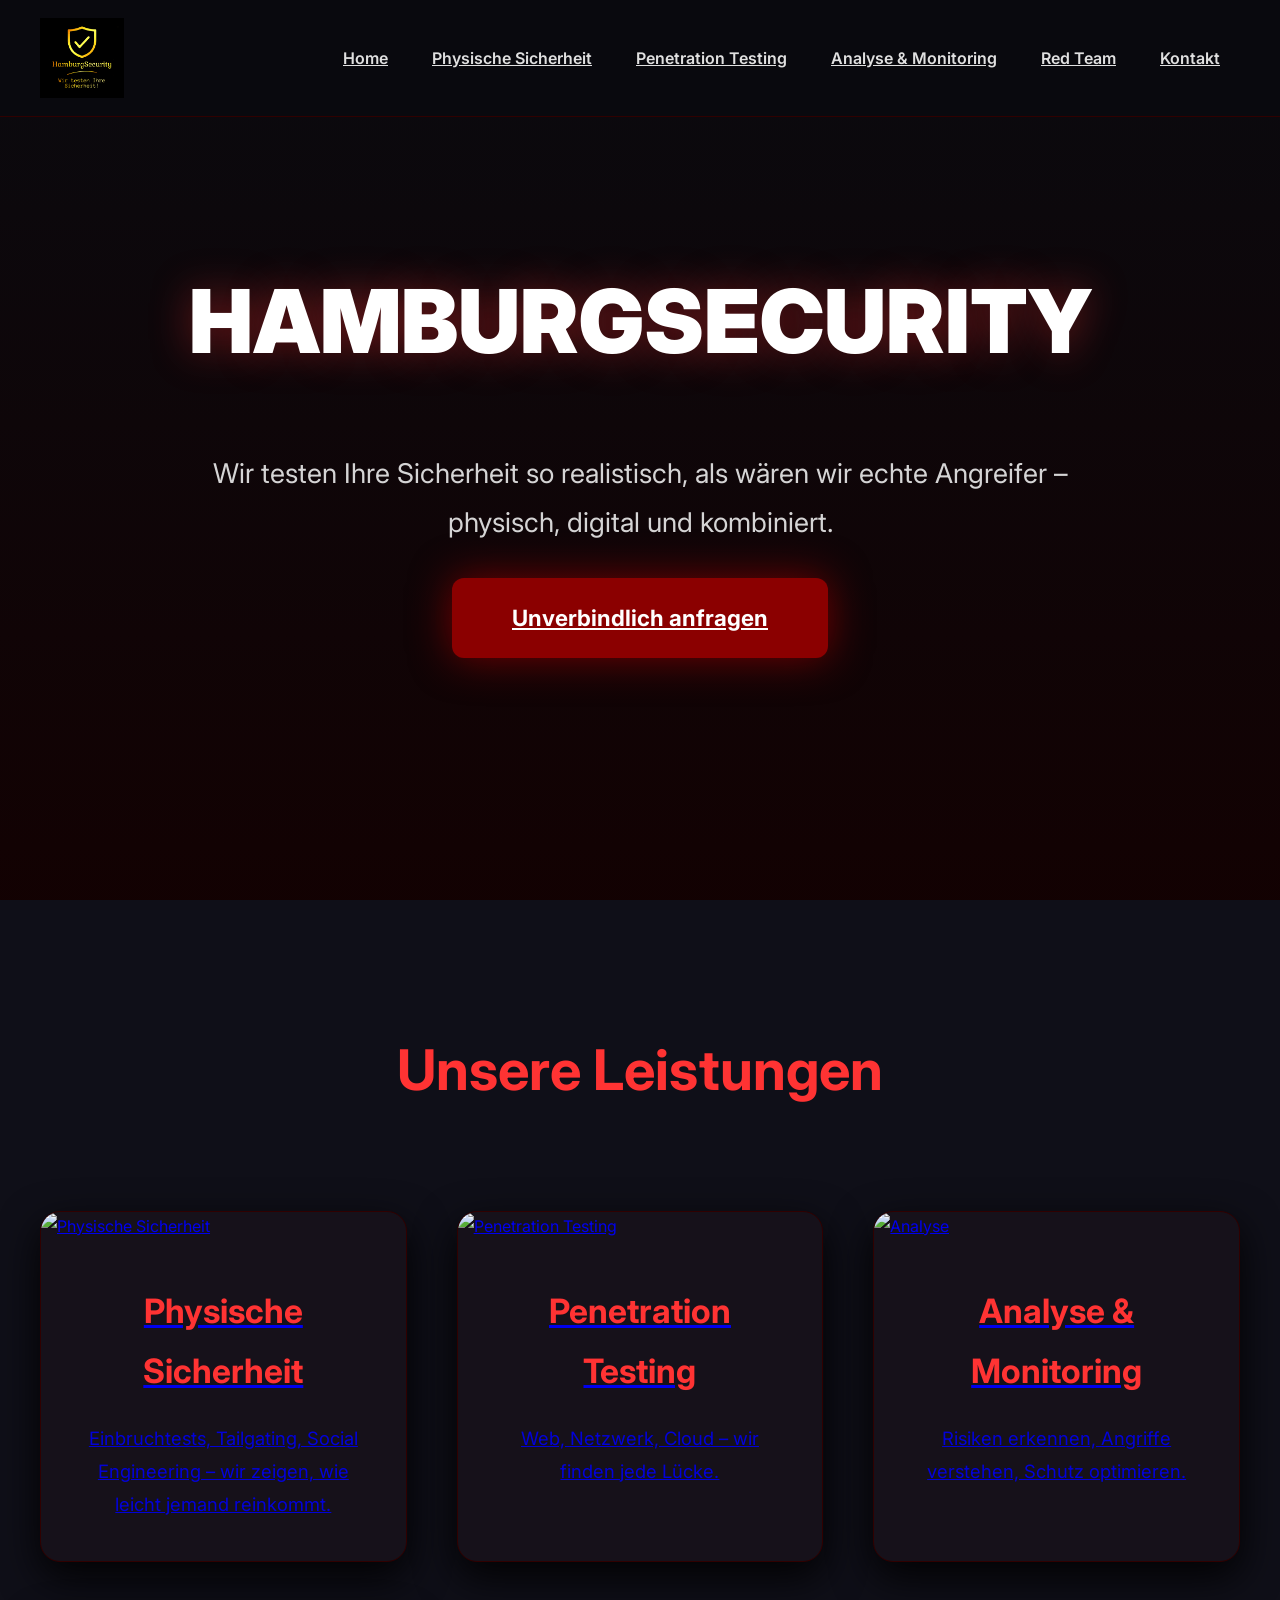
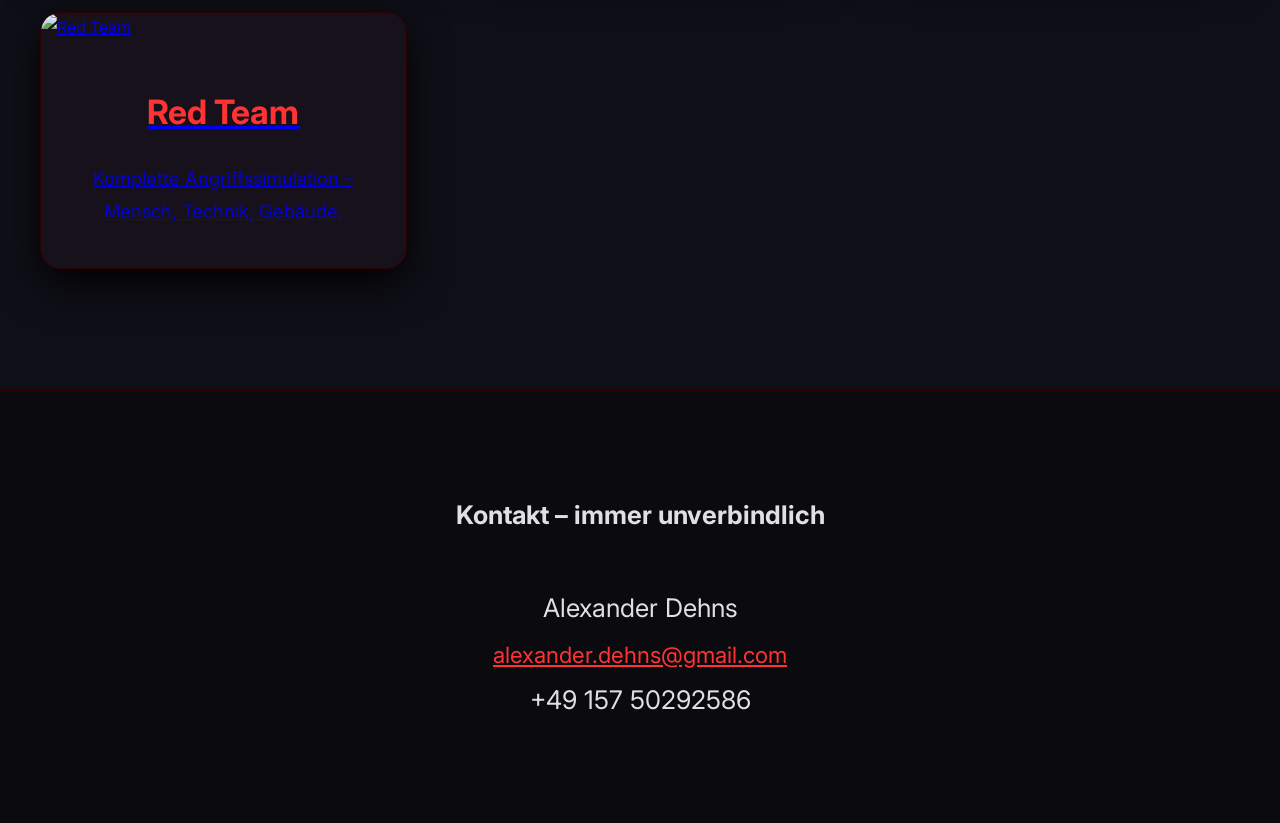
==== index.html @ bb5f1f70 "Update index.html" ====
<!DOCTYPE html>
<html lang="de">
<head>
<meta charset="UTF-8">
<meta name="viewport" content="width=device-width, initial-scale=1.0">
<title>HamburgSecurity – Red Team & Penetration Testing</title>
<link href="https://fonts.googleapis.com/css2?family=Inter:wght@400;600;800;900&display=swap" rel="stylesheet">
<style>
    *{margin:0;padding:0;box-sizing:border-box;}
    body{font-family:'Inter',sans-serif;background:#0a0a0f;color:#e0e0e0;line-height:1.8;}
    header{
        position:fixed;top:0;width:100%;background:rgba(10,10,15,0.98);backdrop-filter:blur(12px);
        padding:18px 40px;display:flex;justify-content:flex-start;align-items:center;z-index:1000;
        border-bottom:1px solid #300000;
    }
    header img{height:80px;margin-right:auto;}
    nav{margin-left:auto;}
    nav a{color:#e0e0e0;margin:0 20px;font-weight:600;transition:0.3s;}
    nav a:hover{color:#ff3333;}

    .hero{
        height:100vh;background:linear-gradient(rgba(10,10,15,0.88),rgba(20,0,0,0.85)),
        url('https://images.unsplash.com/photo-1550751827-4bd374c3f58b?q=80&w=2400') center/cover no-repeat;
        display:flex;flex-direction:column;align-items:center;justify-content:center;text-align:center;
    }
    .hero h1{font-size:5.5rem;font-weight:900;color:#fff;margin-bottom:20px;text-shadow:0 0 40px rgba(255,51,51,0.4);}
    .hero p{font-size:1.7rem;max-width:900px;margin:30px auto;opacity:0.95;}
    .btn{background:#8B0000;color:#fff;padding:20px 60px;border-radius:12px;font-weight:bold;font-size:1.4rem;transition:0.5s;box-shadow:0 0 40px rgba(139,0,0,0.8);}
    .btn:hover{background:#B22222;box-shadow:0 0 60px rgba(178,34,34,1);transform:scale(1.08);}

    .services{padding:120px 40px;background:#0f0f18;}
    .services h2{text-align:center;font-size:3.5rem;margin-bottom:90px;color:#ff3333;}
    .grid{display:grid;grid-template-columns:repeat(auto-fit,minmax(360px,1fr));gap:50px;max-width:1600px;margin:auto;}
    .card{background:#16111a;border-radius:20px;overflow:hidden;box-shadow:0 15px 40px rgba(0,0,0,0.9);transition:0.6s;border:1px solid #300000;}
    .card:hover{transform:translateY(-20px);border-color:#ff3333;box-shadow:0 30px 70px rgba(255,51,51,0.25);}
    .card img{width:100%;height:300px;object-fit:cover;}
    .card-body{padding:40px;text-align:center;}
    .card h3{font-size:2.1rem;margin-bottom:20px;color:#ff3333;}
    .card p{opacity:0.9;font-size:1.15rem;}

    footer{background:#0a0a0f;padding:100px 40px;text-align:center;border-top:3px solid #300000;}
    footer a{color:#ff3333;font-size:1.4rem;}

    @media(max-width:992px){
        header{padding:15px 20px;flex-direction:column;gap:20px;}
        nav{margin-left:0;}
        nav a{margin:0 15px;}
        .hero h1{font-size:4rem;}
    }
    @media(max-width:576px){
        .hero h1{font-size:3rem;}
        .hero p{font-size:1.4rem;}
        .card-body{padding:30px;}
        header img{height:60px;}
    }
</style>
</head>
<body>

<header>
    <img src="logo.png" alt="HamburgSecurity">
    <nav>
        <a href="index.html">Home</a>
        <a href="physische-sicherheit.html">Physische Sicherheit</a>
        <a href="penetration-testing.html">Penetration Testing</a>
        <a href="analyse-monitoring.html">Analyse & Monitoring</a>
        <a href="red-team.html">Red Team</a>
        <a href="#kontakt">Kontakt</a>
    </nav>
</header>

<section class="hero">
    <h1>HAMBURGSECURITY</h1>
    <p>Wir testen Ihre Sicherheit so realistisch, als wären wir echte Angreifer – physisch, digital und kombiniert.</p>
    <a href="#kontakt" class="btn">Unverbindlich anfragen</a>
</section>

<div class="services">
    <h2>Unsere Leistungen</h2>
    <div class="grid">
        <a href="physische-sicherheit.html" class="card">
            <img src="https://images.unsplash.com/photo-1581092160607-36f4e6a3e563?w=1200" alt="Physische Sicherheit">
            <div class="card-body">
                <h3>Physische Sicherheit</h3>
                <p>Einbruchtests, Tailgating, Social Engineering – wir zeigen, wie leicht jemand reinkommt.</p>
            </div>
        </a>
        <a href="penetration-testing.html" class="card">
            <img src="https://images.unsplash.com/photo-1555949963-aa79dcee981c?w=1200" alt="Penetration Testing">
            <div class="card-body">
                <h3>Penetration Testing</h3>
                <p>Web, Netzwerk, Cloud – wir finden jede Lücke.</p>
            </div>
        </a>
        <a href="analyse-monitoring.html" class="card">
            <img src="https://images.unsplash.com/photo-1460925895917-afdab827c52f?w=1200" alt="Analyse">
            <div class="card-body">
                <h3>Analyse & Monitoring</h3>
                <p>Risiken erkennen, Angriffe verstehen, Schutz optimieren.</p>
            </div>
        </a>
        <a href="red-team.html" class="card">
            <img src="https://images.unsplash.com/photo-1510511459019-5dda7724fd87?w=1200" alt="Red Team">
            <div class="card-body">
                <h3>Red Team</h3>
                <p>Komplette Angriffssimulation – Mensch, Technik, Gebäude.</p>
            </div>
        </a>
    </div>
</div>

<footer id="kontakt">
    <p style="font-size:1.6rem;">
        <strong>Kontakt – immer unverbindlich</strong><br><br>
        Alexander Dehns<br>
        <a href="mailto:alexander.dehns@gmail.com">alexander.dehns@gmail.com</a><br>
        +49 157 50292586
    </p>
</footer>

</body>
</html>
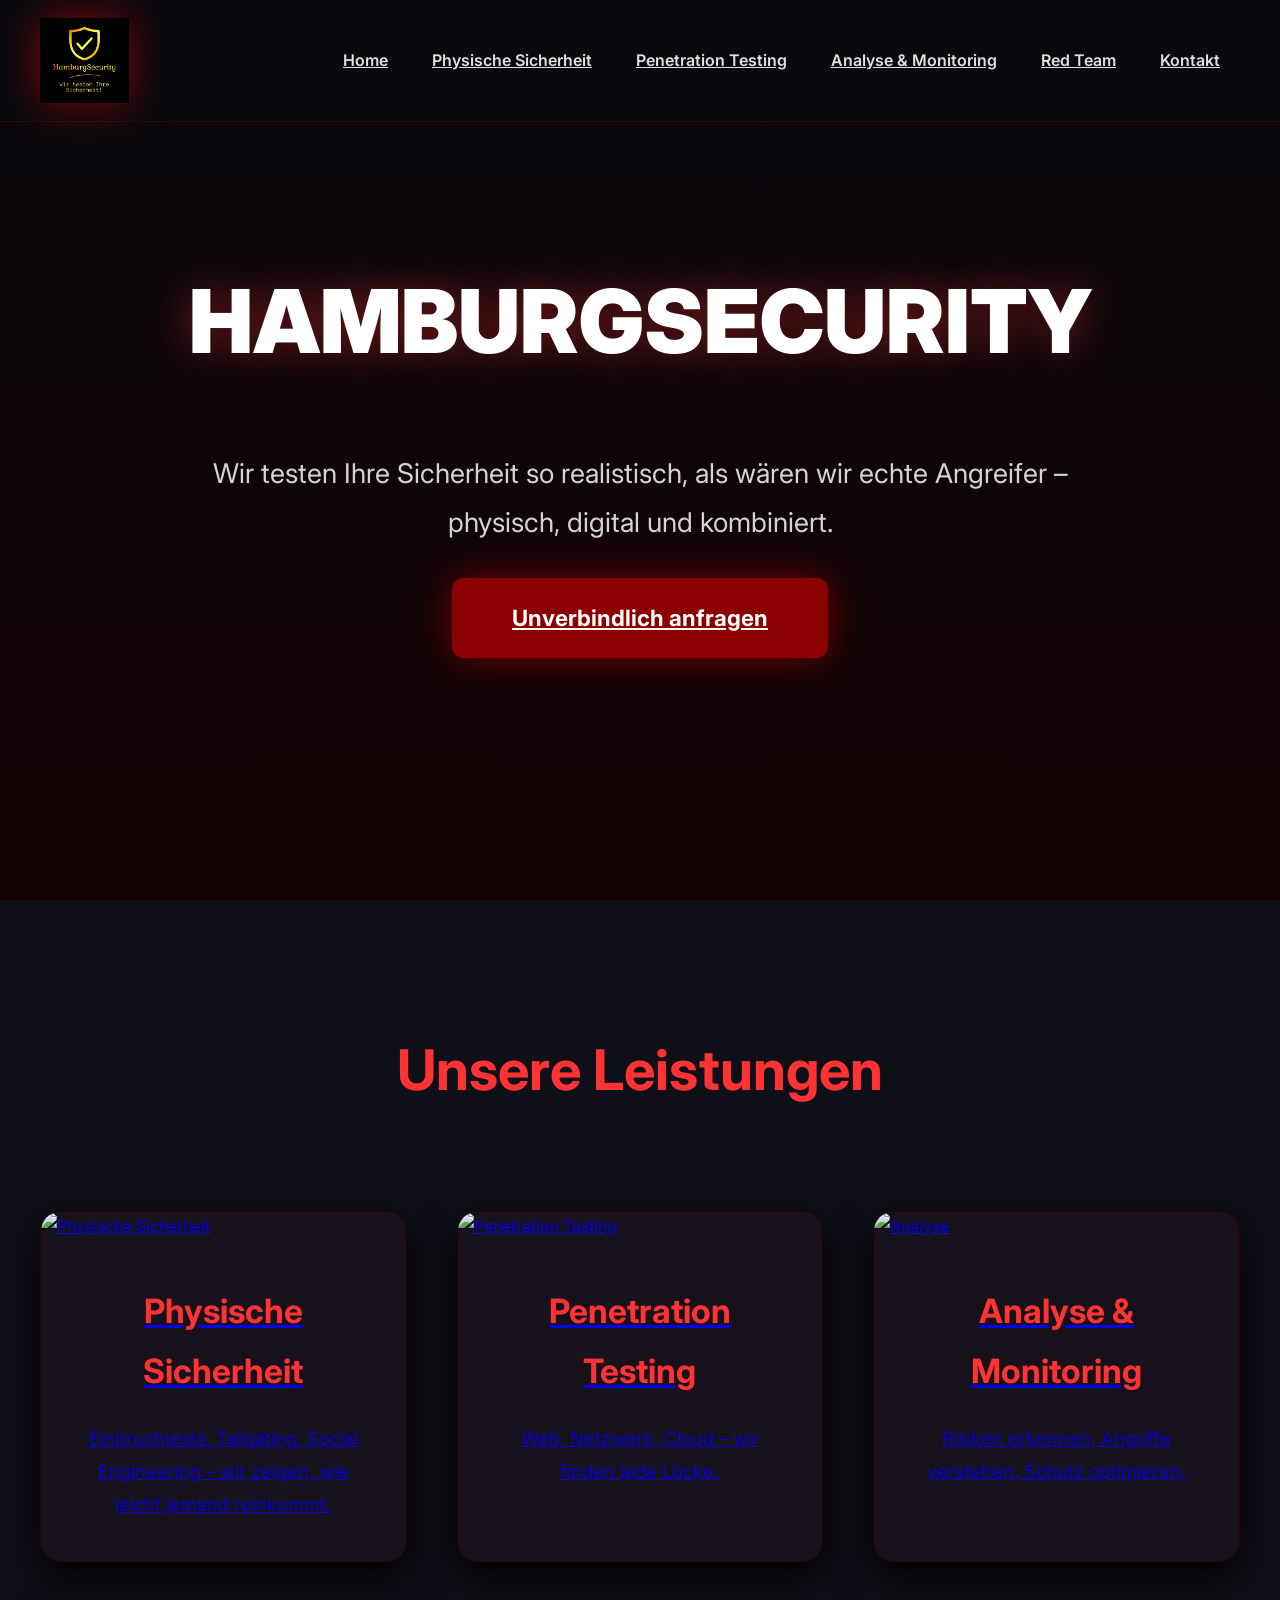
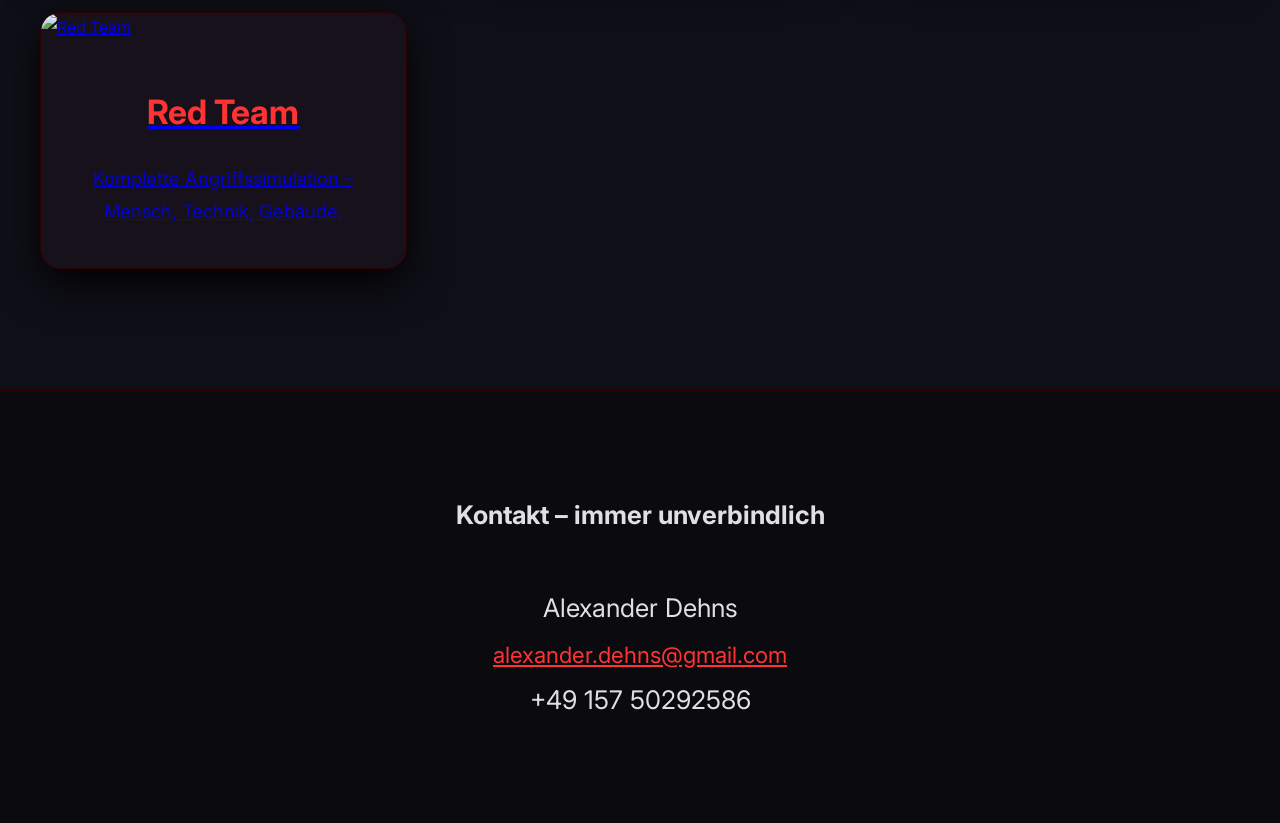
==== commit bb41083e: "Update index.html" ====
--- a/index.html
+++ b/index.html
@@ -13,7 +13,7 @@
         padding:18px 40px;display:flex;justify-content:flex-start;align-items:center;z-index:1000;
         border-bottom:1px solid #300000;
     }
-    header img{height:80px;margin-right:auto;}
+    header img{height:85px;margin-right:auto;filter:drop-shadow(0 0 20px rgba(200,0,0,0.6));}
     nav{margin-left:auto;}
     nav a{color:#e0e0e0;margin:0 20px;font-weight:600;transition:0.3s;}
     nav a:hover{color:#ff3333;}
@@ -51,7 +51,7 @@
         .hero h1{font-size:3rem;}
         .hero p{font-size:1.4rem;}
         .card-body{padding:30px;}
-        header img{height:60px;}
+        header img{height:65px;}
     }
 </style>
 </head>
@@ -79,7 +79,7 @@
     <h2>Unsere Leistungen</h2>
     <div class="grid">
         <a href="physische-sicherheit.html" class="card">
-            <img src="https://images.unsplash.com/photo-1581092160607-36f4e6a3e563?w=1200" alt="Physische Sicherheit">
+            <img src="https://images.unsplash.com/photo-1600880292203-757bb62b4baf?w=1200" alt="Physische Sicherheit">
             <div class="card-body">
                 <h3>Physische Sicherheit</h3>
                 <p>Einbruchtests, Tailgating, Social Engineering – wir zeigen, wie leicht jemand reinkommt.</p>
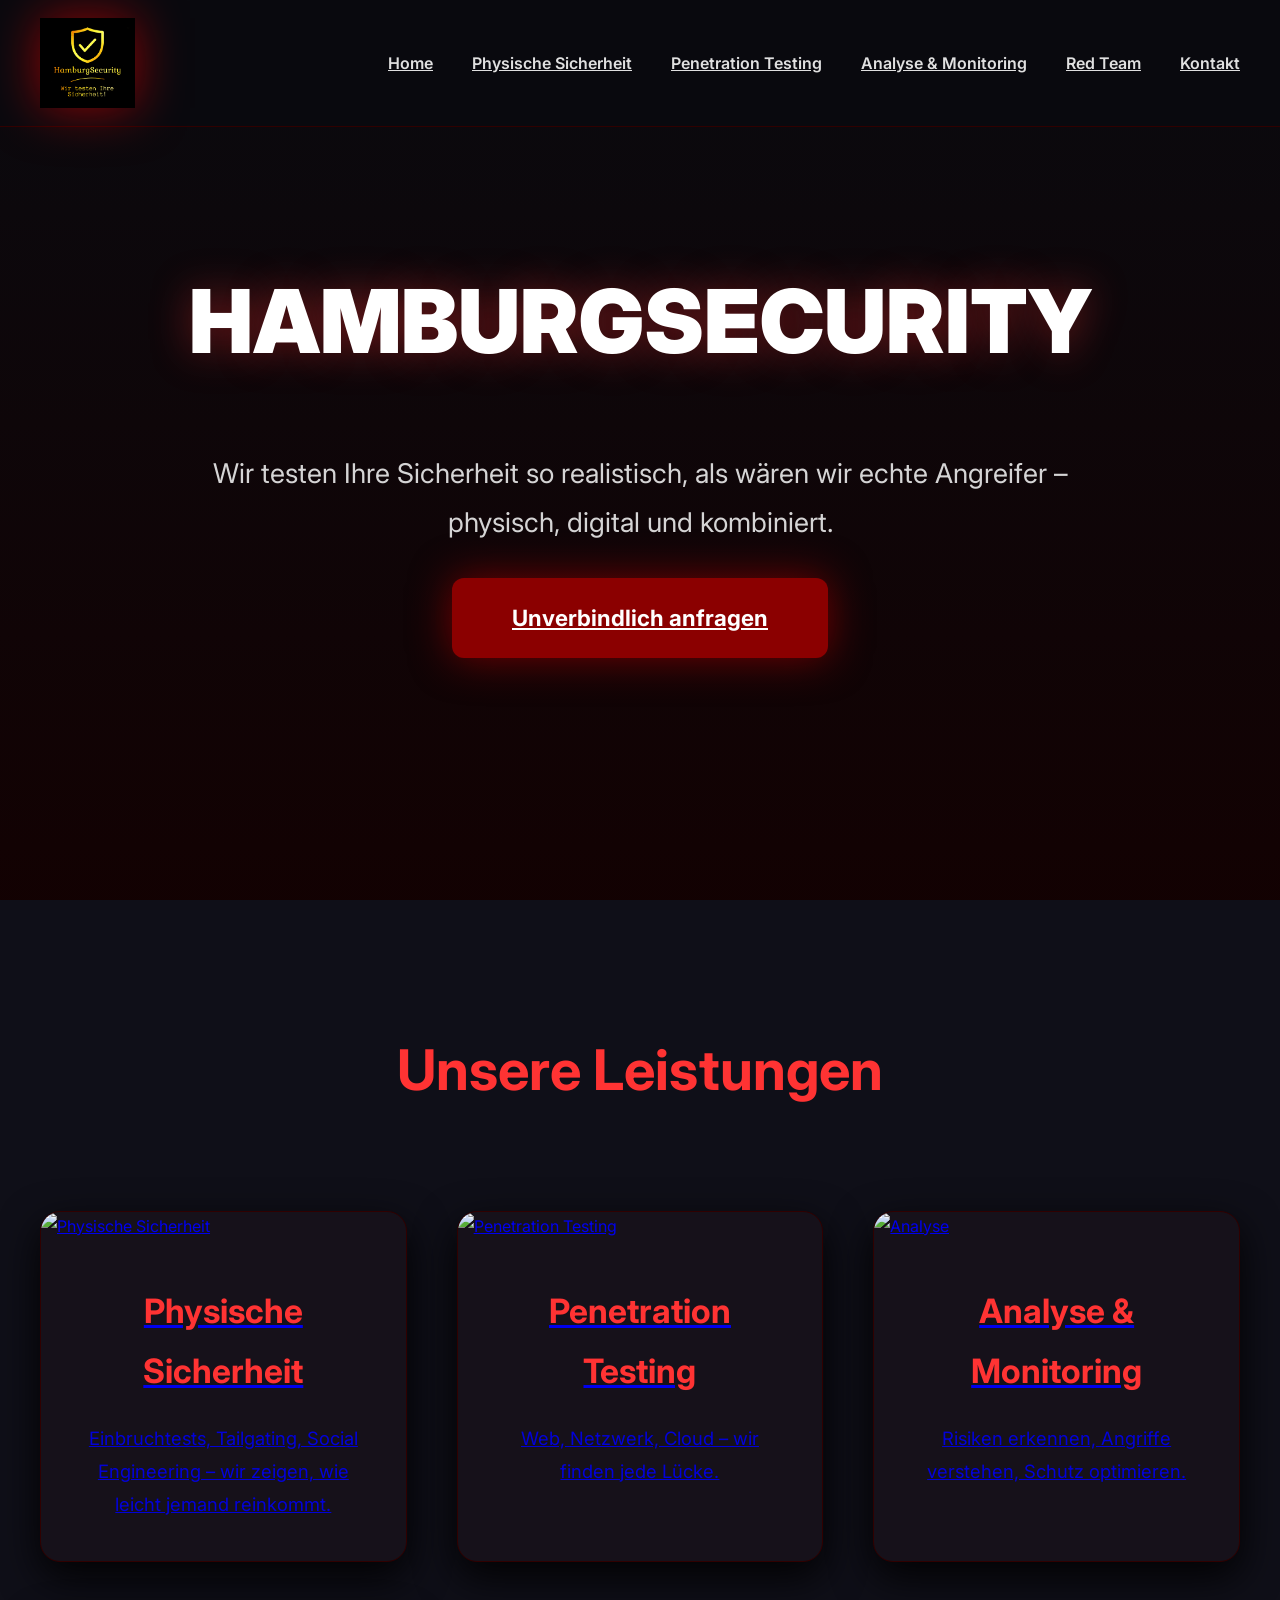
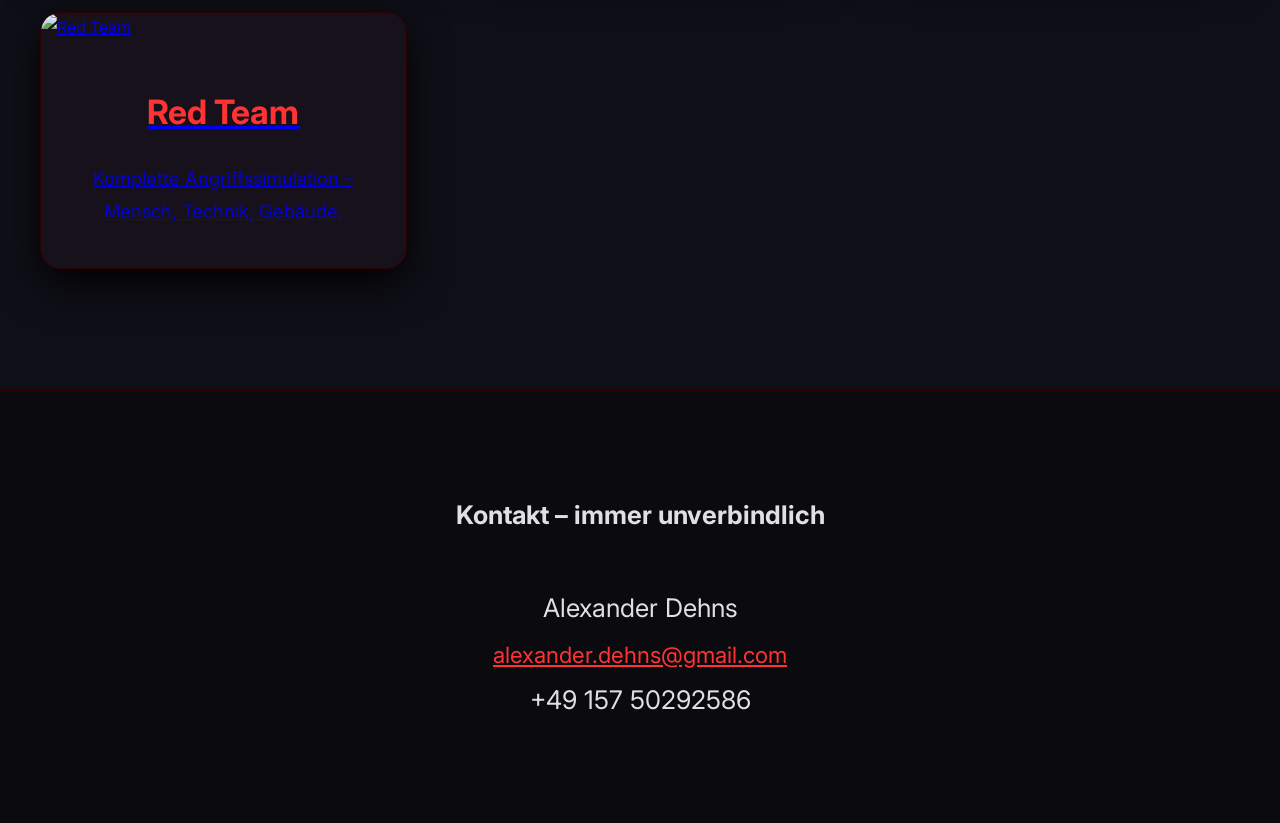
==== commit fb7095fe: "Create index.html" ====
--- a/index.html
+++ b/index.html
@@ -1,59 +1,57 @@
 <!DOCTYPE html>
 <html lang="de">
 <head>
-<meta charset="UTF-8">
-<meta name="viewport" content="width=device-width, initial-scale=1.0">
-<title>HamburgSecurity – Red Team & Penetration Testing</title>
-<link href="https://fonts.googleapis.com/css2?family=Inter:wght@400;600;800;900&display=swap" rel="stylesheet">
-<style>
-    *{margin:0;padding:0;box-sizing:border-box;}
-    body{font-family:'Inter',sans-serif;background:#0a0a0f;color:#e0e0e0;line-height:1.8;}
-    header{
-        position:fixed;top:0;width:100%;background:rgba(10,10,15,0.98);backdrop-filter:blur(12px);
-        padding:18px 40px;display:flex;justify-content:flex-start;align-items:center;z-index:1000;
-        border-bottom:1px solid #300000;
-    }
-    header img{height:85px;margin-right:auto;filter:drop-shadow(0 0 20px rgba(200,0,0,0.6));}
-    nav{margin-left:auto;}
-    nav a{color:#e0e0e0;margin:0 20px;font-weight:600;transition:0.3s;}
-    nav a:hover{color:#ff3333;}
-
-    .hero{
-        height:100vh;background:linear-gradient(rgba(10,10,15,0.88),rgba(20,0,0,0.85)),
-        url('https://images.unsplash.com/photo-1550751827-4bd374c3f58b?q=80&w=2400') center/cover no-repeat;
-        display:flex;flex-direction:column;align-items:center;justify-content:center;text-align:center;
-    }
-    .hero h1{font-size:5.5rem;font-weight:900;color:#fff;margin-bottom:20px;text-shadow:0 0 40px rgba(255,51,51,0.4);}
-    .hero p{font-size:1.7rem;max-width:900px;margin:30px auto;opacity:0.95;}
-    .btn{background:#8B0000;color:#fff;padding:20px 60px;border-radius:12px;font-weight:bold;font-size:1.4rem;transition:0.5s;box-shadow:0 0 40px rgba(139,0,0,0.8);}
-    .btn:hover{background:#B22222;box-shadow:0 0 60px rgba(178,34,34,1);transform:scale(1.08);}
-
-    .services{padding:120px 40px;background:#0f0f18;}
-    .services h2{text-align:center;font-size:3.5rem;margin-bottom:90px;color:#ff3333;}
-    .grid{display:grid;grid-template-columns:repeat(auto-fit,minmax(360px,1fr));gap:50px;max-width:1600px;margin:auto;}
-    .card{background:#16111a;border-radius:20px;overflow:hidden;box-shadow:0 15px 40px rgba(0,0,0,0.9);transition:0.6s;border:1px solid #300000;}
-    .card:hover{transform:translateY(-20px);border-color:#ff3333;box-shadow:0 30px 70px rgba(255,51,51,0.25);}
-    .card img{width:100%;height:300px;object-fit:cover;}
-    .card-body{padding:40px;text-align:center;}
-    .card h3{font-size:2.1rem;margin-bottom:20px;color:#ff3333;}
-    .card p{opacity:0.9;font-size:1.15rem;}
-
-    footer{background:#0a0a0f;padding:100px 40px;text-align:center;border-top:3px solid #300000;}
-    footer a{color:#ff3333;font-size:1.4rem;}
-
-    @media(max-width:992px){
-        header{padding:15px 20px;flex-direction:column;gap:20px;}
-        nav{margin-left:0;}
-        nav a{margin:0 15px;}
-        .hero h1{font-size:4rem;}
-    }
-    @media(max-width:576px){
-        .hero h1{font-size:3rem;}
-        .hero p{font-size:1.4rem;}
-        .card-body{padding:30px;}
-        header img{height:65px;}
-    }
-</style>
+    <meta charset="UTF-8">
+    <meta name="viewport" content="width=device-width, initial-scale=1.0">
+    <title>HamburgSecurity – Red Team & Penetration Testing</title>
+    <link href="https://fonts.googleapis.com/css2?family=Inter:wght@400;600;800;900&display=swap" rel="stylesheet">
+    <style>
+        * {margin:0;padding:0;box-sizing:border-box;}
+        body {font-family:'Inter',sans-serif;background:#0a0a0f;color:#e0e0e0;line-height:1.8;}
+        header {
+            position:fixed;top:0;width:100%;background:rgba(10,10,15,0.98);backdrop-filter:blur(12px);
+            padding:18px 40px;display:flex;justify-content:flex-start;align-items:center;z-index:1000;
+            border-bottom:1px solid #300000;
+        }
+        header img {height:90px;margin-right:20px;filter:drop-shadow(0 0 25px rgba(200,0,0,0.7));}
+        nav {margin-left:auto;}
+        nav a {color:#e0e0e0;margin-left:35px;font-weight:600;transition:0.3s;}
+        nav a:hover {color:#ff3333;}
+        .hero {
+            height:100vh;background:linear-gradient(rgba(10,10,15,0.88),rgba(20,0,0,0.85)),
+            url('https://images.unsplash.com/photo-1550751827-4bd374c3f58b?q=80&w=2400') center/cover no-repeat;
+            display:flex;flex-direction:column;align-items:center;justify-content:center;text-align:center;
+        }
+        .hero h1 {font-size:5.5rem;font-weight:900;color:#fff;margin-bottom:20px;text-shadow:0 0 40px rgba(255,51,51,0.4);}
+        .hero p {font-size:1.7rem;max-width:900px;margin:30px auto;opacity:0.95;}
+        .btn {background:#8B0000;color:#fff;padding:20px 60px;border-radius:12px;font-weight:bold;font-size:1.4rem;transition:0.5s;box-shadow:0 0 40px rgba(139,0,0,0.8);}
+        .btn:hover {background:#B22222;box-shadow:0 0 60px rgba(178,34,34,1);transform:scale(1.08);}
+        .services {padding:120px 40px;background:#0f0f18;}
+        .services h2 {text-align:center;font-size:3.5rem;margin-bottom:90px;color:#ff3333;}
+        .grid {display:grid;grid-template-columns:repeat(auto-fit,minmax(360px,1fr));gap:50px;max-width:1600px;margin:auto;}
+        .card {background:#16111a;border-radius:20px;overflow:hidden;box-shadow:0 15px 40px rgba(0,0,0,0.9);transition:0.6s;border:1px solid #300000;cursor:pointer;}
+        .card:hover {transform:translateY(-20px);border-color:#ff3333;box-shadow:0 30px 70px rgba(255,51,51,0.25);}
+        .card img {width:100%;height:300px;object-fit:cover;}
+        .card-body {padding:40px;text-align:center;}
+        .card h3 {font-size:2.1rem;margin-bottom:20px;color:#ff3333;}
+        .card p {opacity:0.9;font-size:1.15rem;}
+        footer {background:#0a0a0f;padding:100px 40px;text-align:center;border-top:3px solid #300000;}
+        footer a {color:#ff3333;font-size:1.4rem;}
+        @media(max-width:992px) {
+            header {padding:15px 20px;flex-direction:column;gap:20px;}
+            nav {margin-left:0;}
+            nav a {margin:0 15px;}
+            .hero h1 {font-size:4rem;}
+        }
+        @media(max-width:576px) {
+            .hero h1 {font-size:3rem;}
+            .hero p {font-size:1.4rem;}
+            .card-body {padding:30px;}
+            header img {height:70px;}
+            .services {padding:80px 20px;}
+            .grid {gap:30px;}
+        }
+    </style>
 </head>
 <body>
 
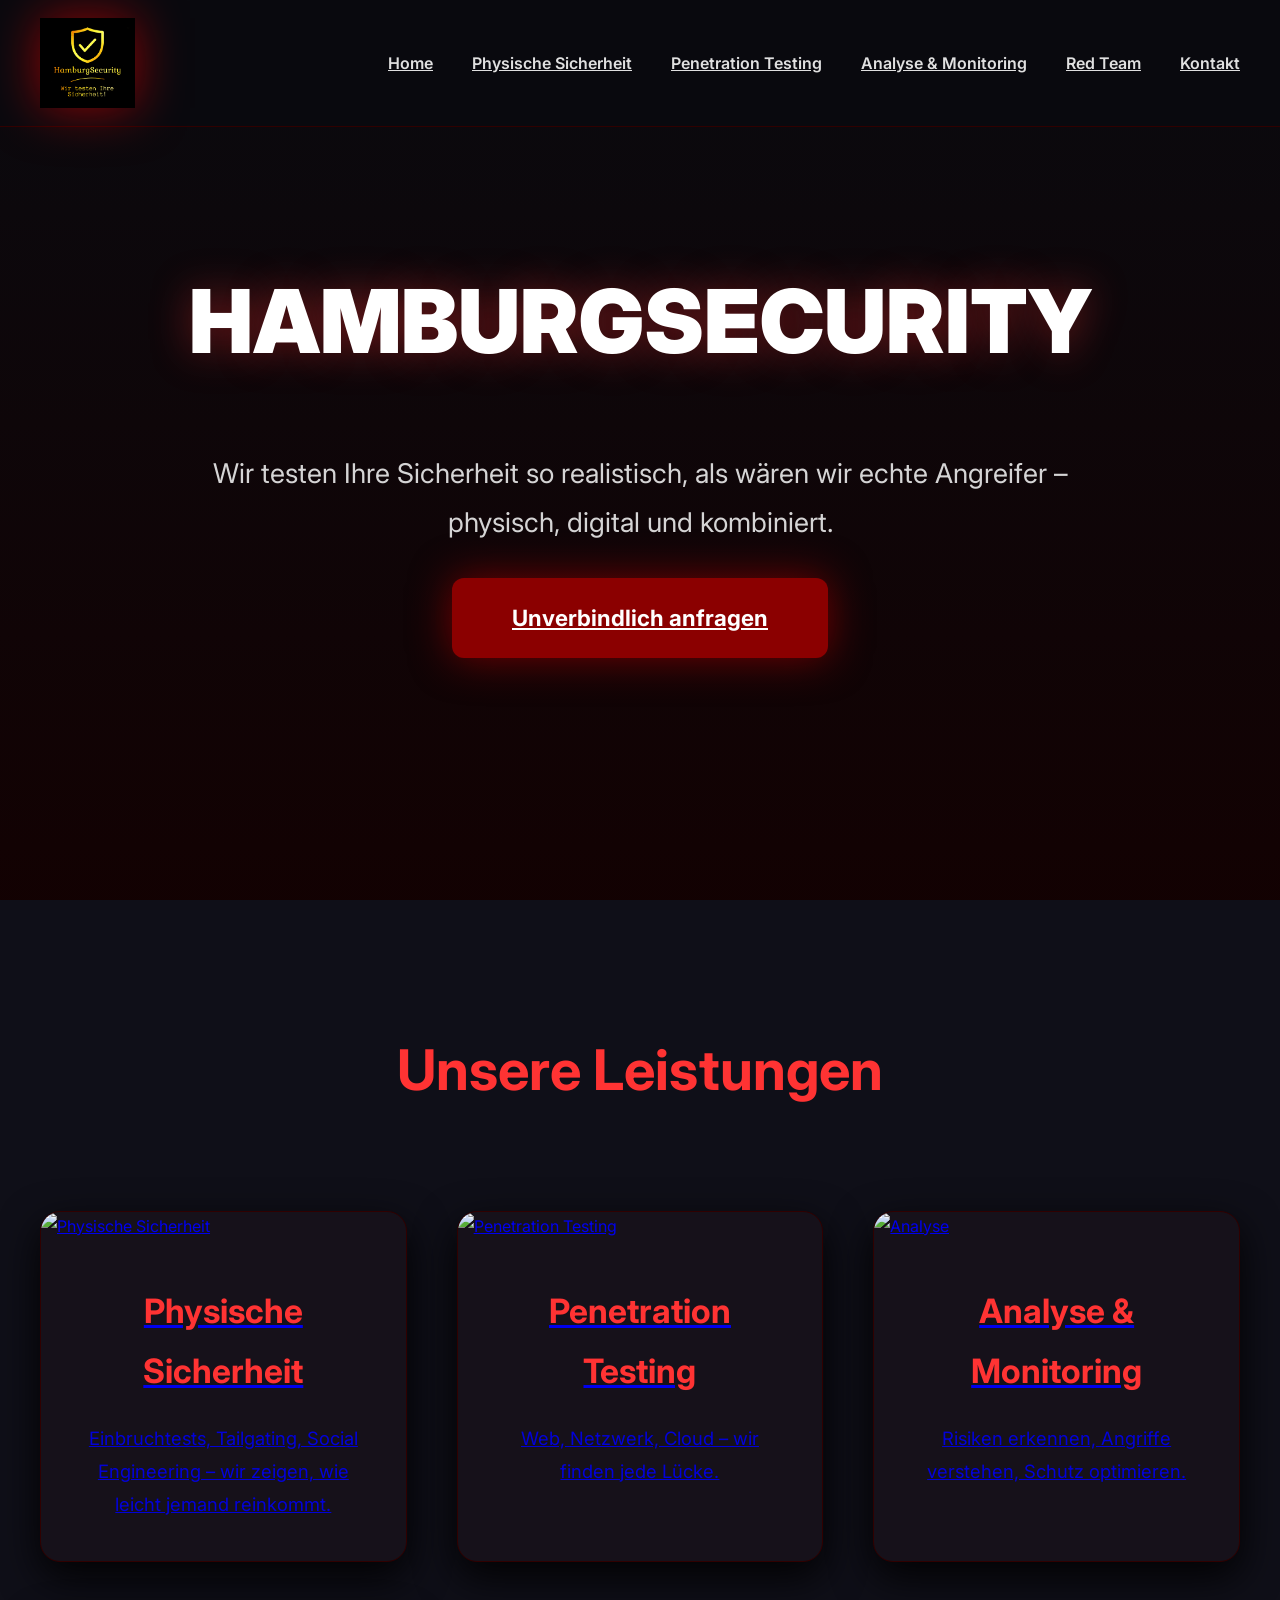
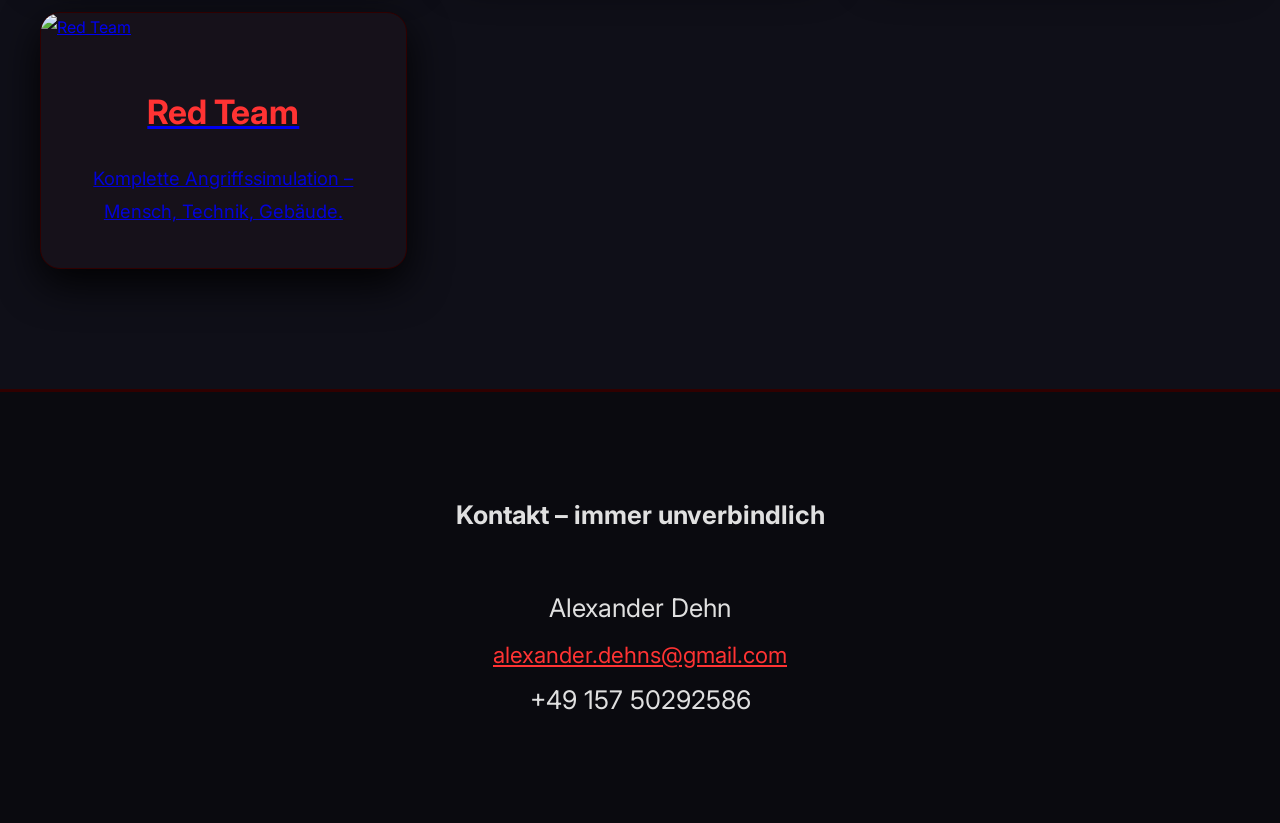
==== commit 6b029e68: "Update index.html" ====
--- a/index.html
+++ b/index.html
@@ -110,7 +110,7 @@
 <footer id="kontakt">
     <p style="font-size:1.6rem;">
         <strong>Kontakt – immer unverbindlich</strong><br><br>
-        Alexander Dehns<br>
+        Alexander Dehn<br>
         <a href="mailto:alexander.dehns@gmail.com">alexander.dehns@gmail.com</a><br>
         +49 157 50292586
     </p>
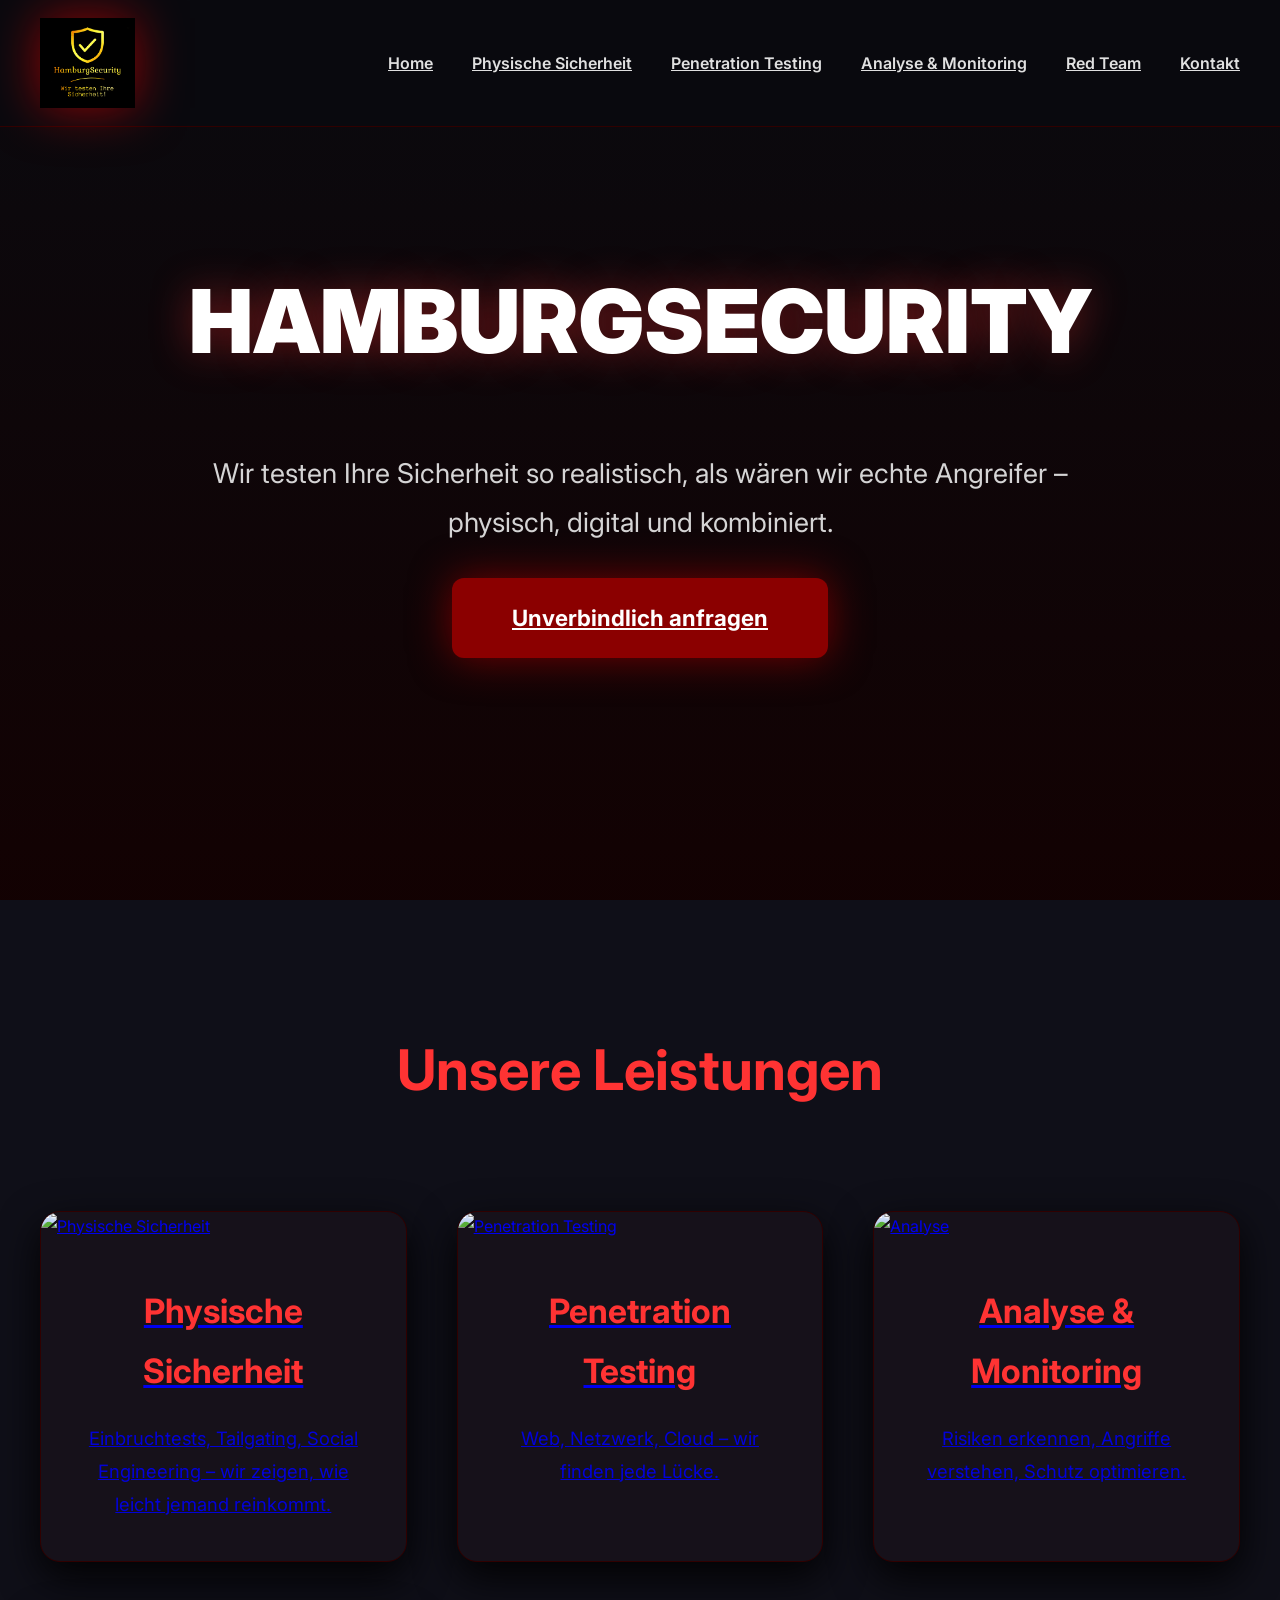
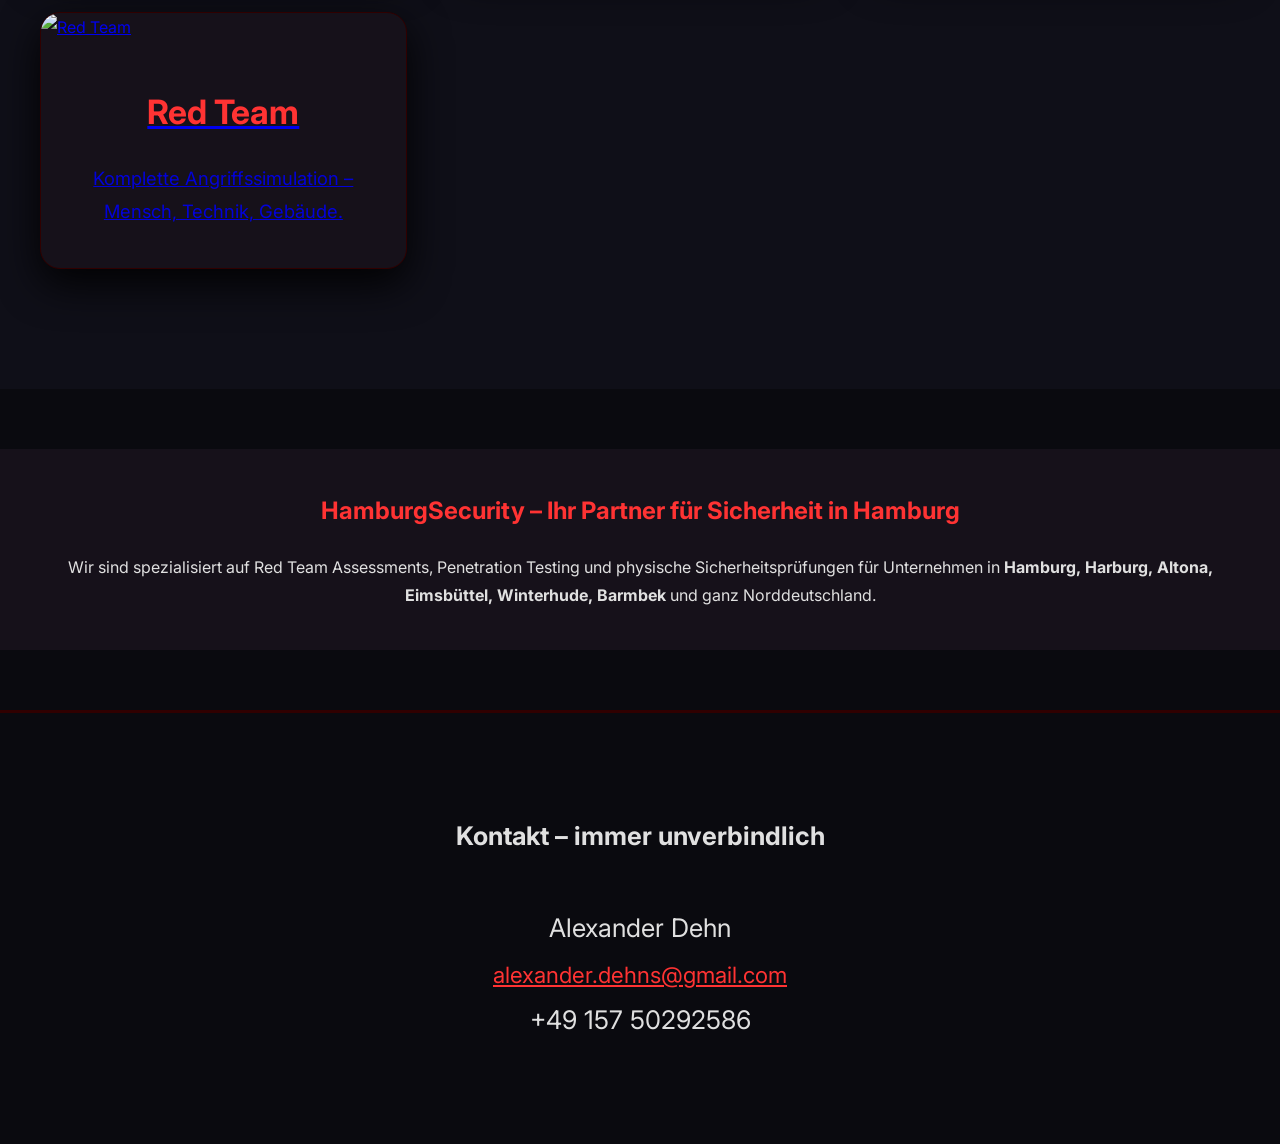
==== commit 5fa9d857: "Update index.html" ====
--- a/index.html
+++ b/index.html
@@ -3,7 +3,7 @@
 <head>
     <meta charset="UTF-8">
     <meta name="viewport" content="width=device-width, initial-scale=1.0">
-    <title>HamburgSecurity – Red Team & Penetration Testing</title>
+    <title>Hamburg | Security – Red Team & Penetration Testing</title>
     <link href="https://fonts.googleapis.com/css2?family=Inter:wght@400;600;800;900&display=swap" rel="stylesheet">
     <style>
         * {margin:0;padding:0;box-sizing:border-box;}
@@ -107,6 +107,11 @@
     </div>
 </div>
 
+    <div style="background:#16111a;padding:40px;text-align:center;margin:60px 0;">
+    <h2 style="color:#ff3333;margin-bottom:20px;">HamburgSecurity – Ihr Partner für Sicherheit in Hamburg</h2>
+    <p>Wir sind spezialisiert auf Red Team Assessments, Penetration Testing und physische Sicherheitsprüfungen für Unternehmen in <strong>Hamburg, Harburg, Altona, Eimsbüttel, Winterhude, Barmbek</strong> und ganz Norddeutschland.</p>
+</div>
+    
 <footer id="kontakt">
     <p style="font-size:1.6rem;">
         <strong>Kontakt – immer unverbindlich</strong><br><br>
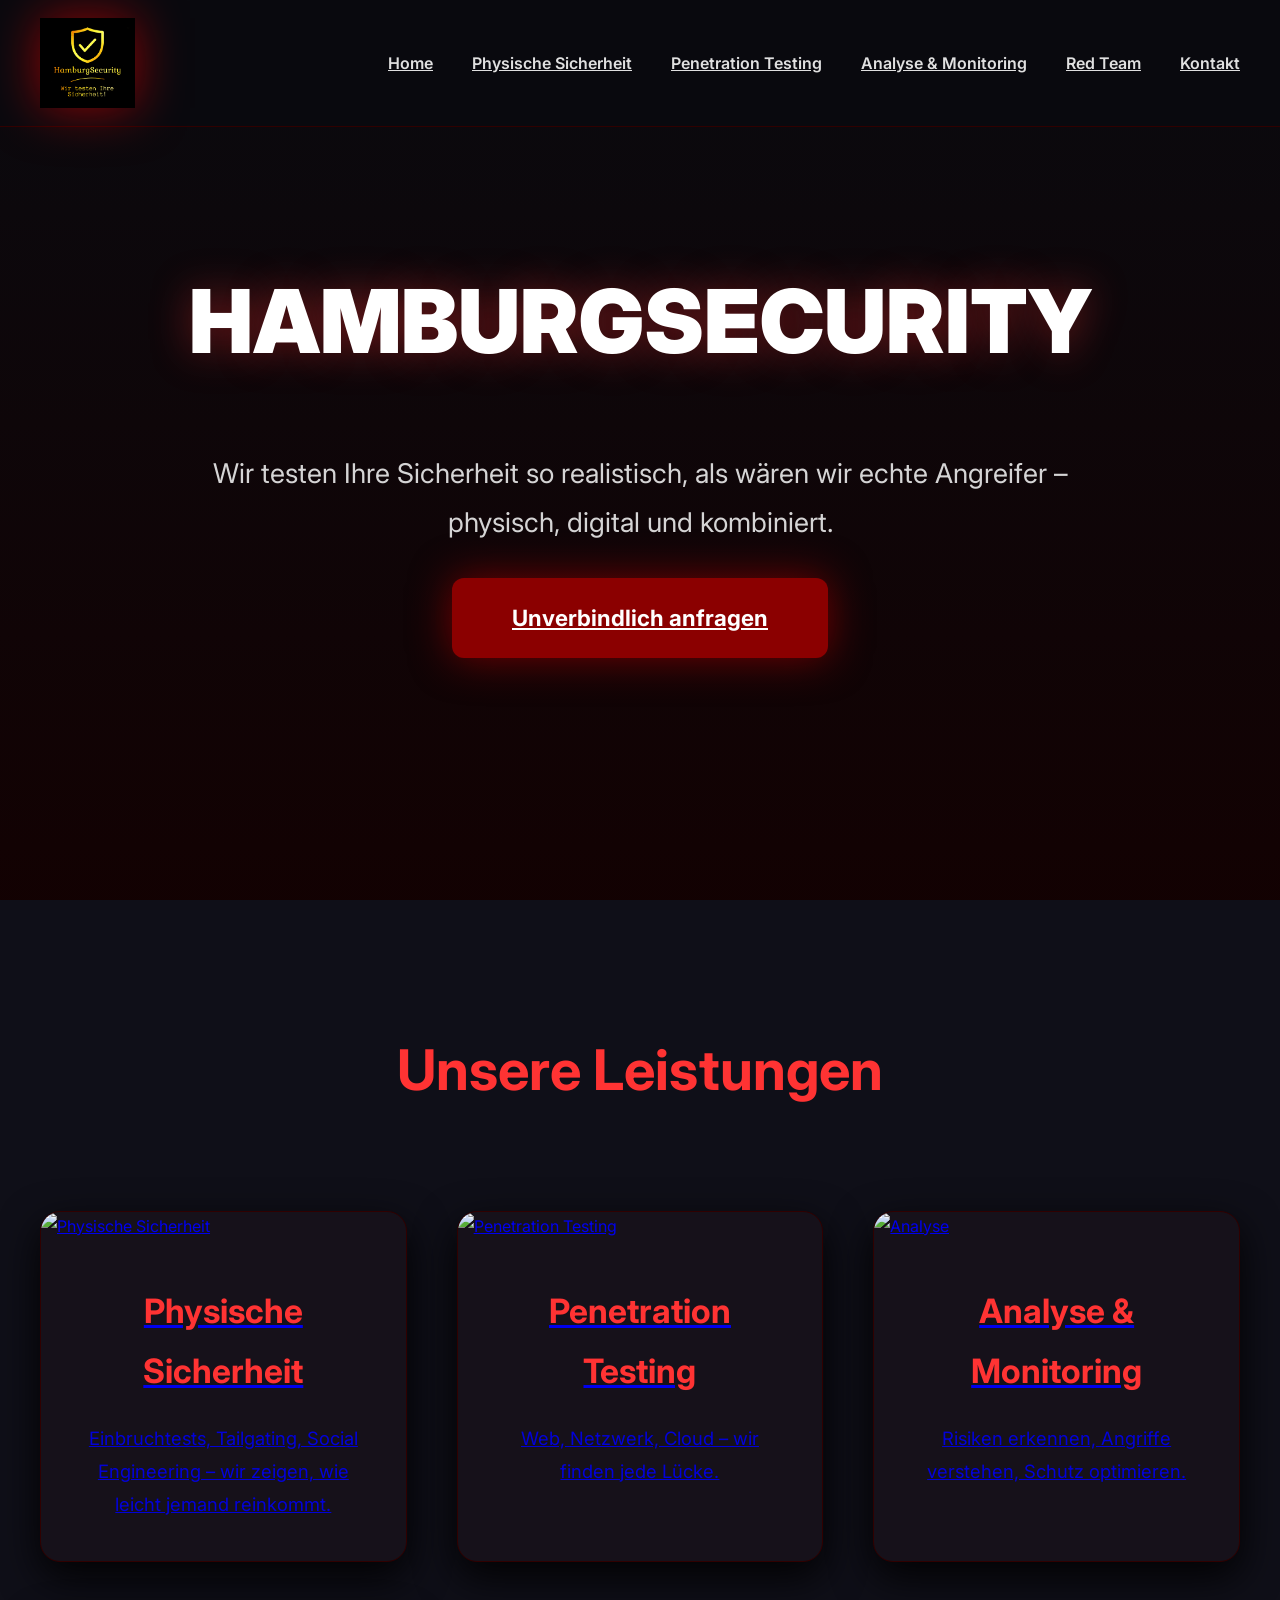
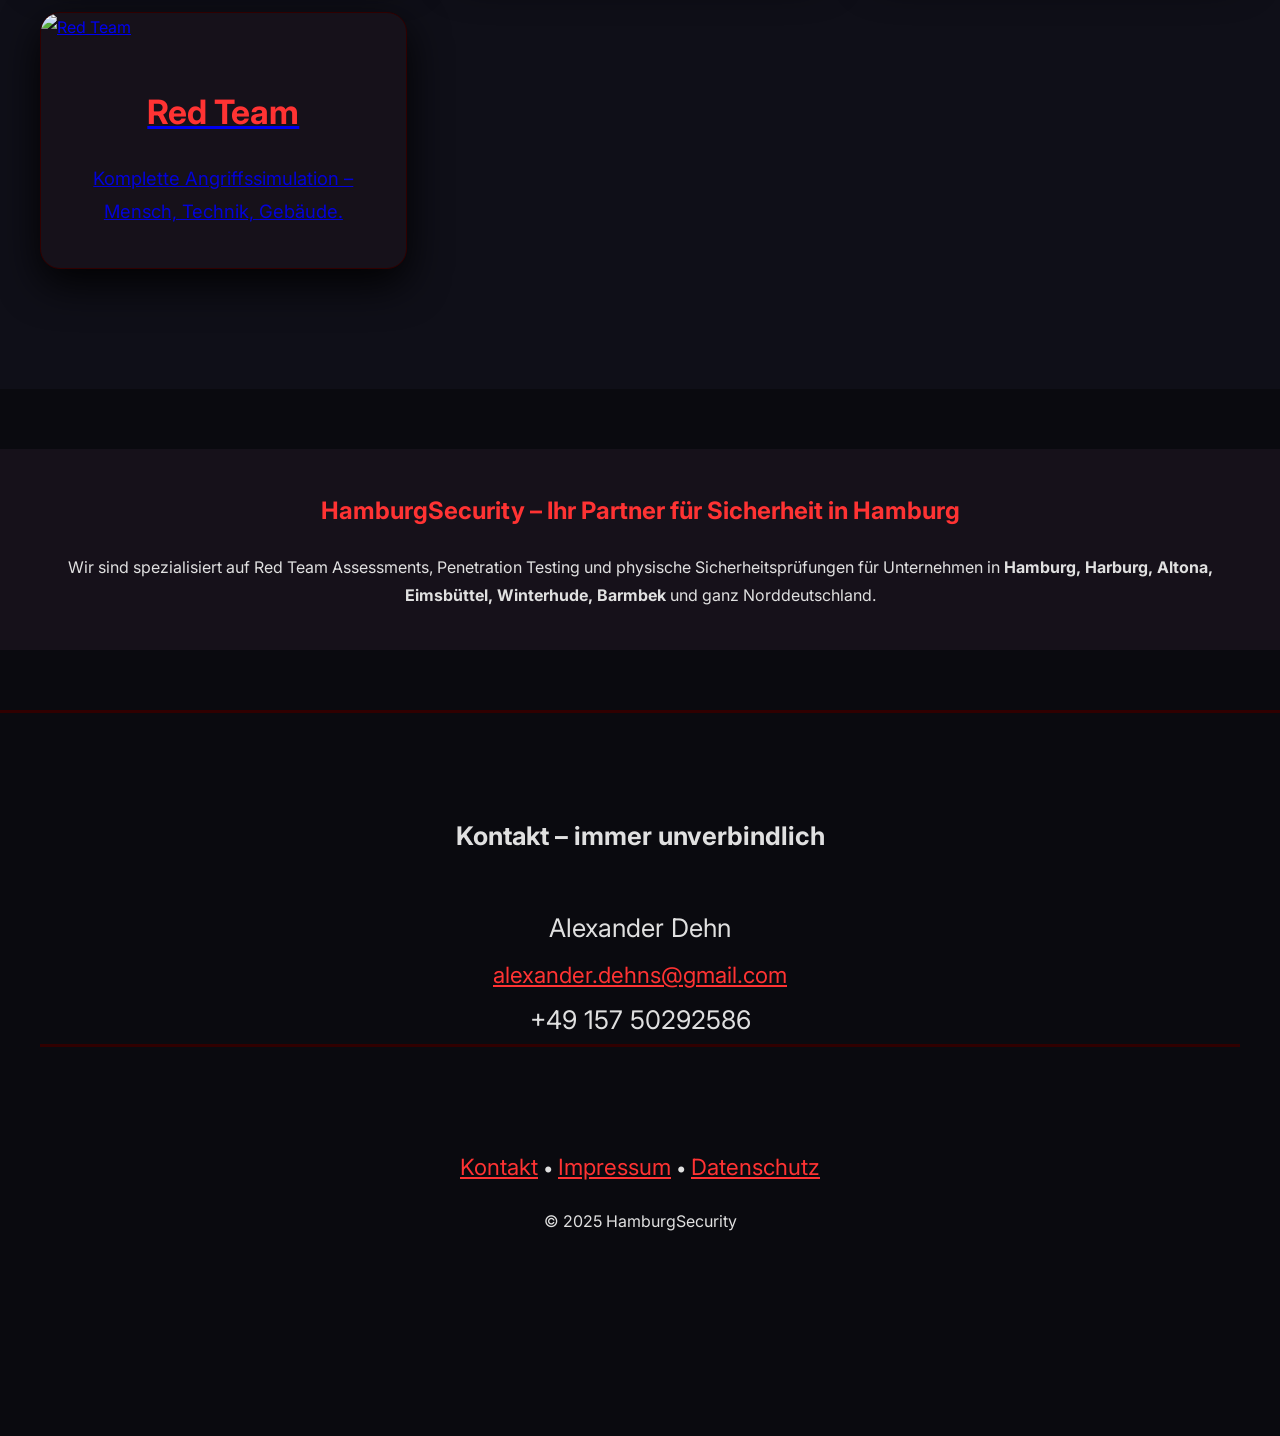
==== commit 2d9e9183: "Update index.html" ====
--- a/index.html
+++ b/index.html
@@ -119,7 +119,21 @@
         <a href="mailto:alexander.dehns@gmail.com">alexander.dehns@gmail.com</a><br>
         +49 157 50292586
     </p>
+    <footer>
+    <p style="font-size:1.2rem;">
+        <a href="index.html#kontakt">Kontakt</a> • 
+        <a href="impressum.html">Impressum</a> • 
+        <a href="datenschutz.html">Datenschutz</a>
+    </p>
+    <p style="margin-top:20px;">© 2025 HamburgSecurity</p>
 </footer>
+</footer>
+    <!-- Versteckter SEO-Boost (Google liebt das, Besucher sehen nichts) -->
+<div style="position:absolute;left:-9999px;">
+    Red Team Hamburg, Penetration Testing Hamburg, physische Sicherheit Hamburg, 
+    Sicherheitsprüfung Hamburg, Ethical Hacking Hamburg, IT-Sicherheit Hamburg, 
+    Red Teaming Deutschland, Sicherheitsanalyse Hamburg
+</div>
 
 </body>
 </html>
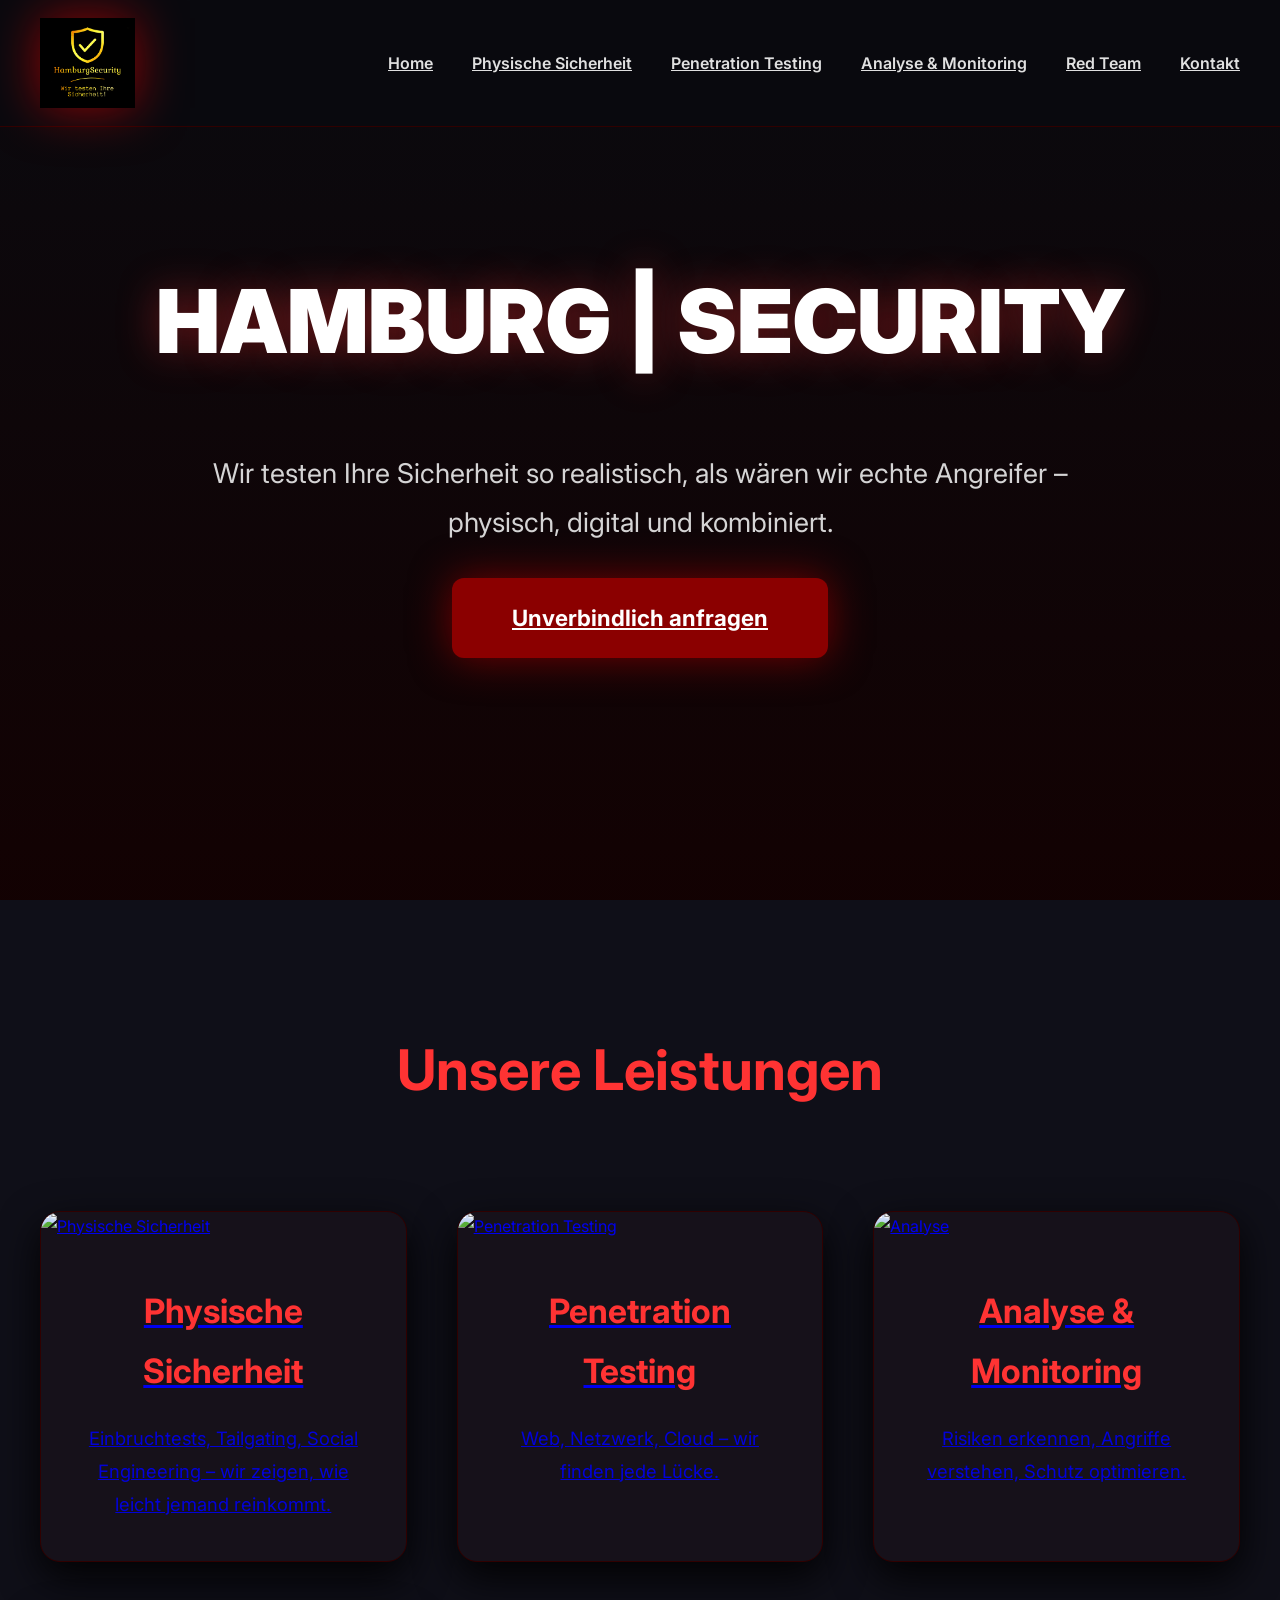
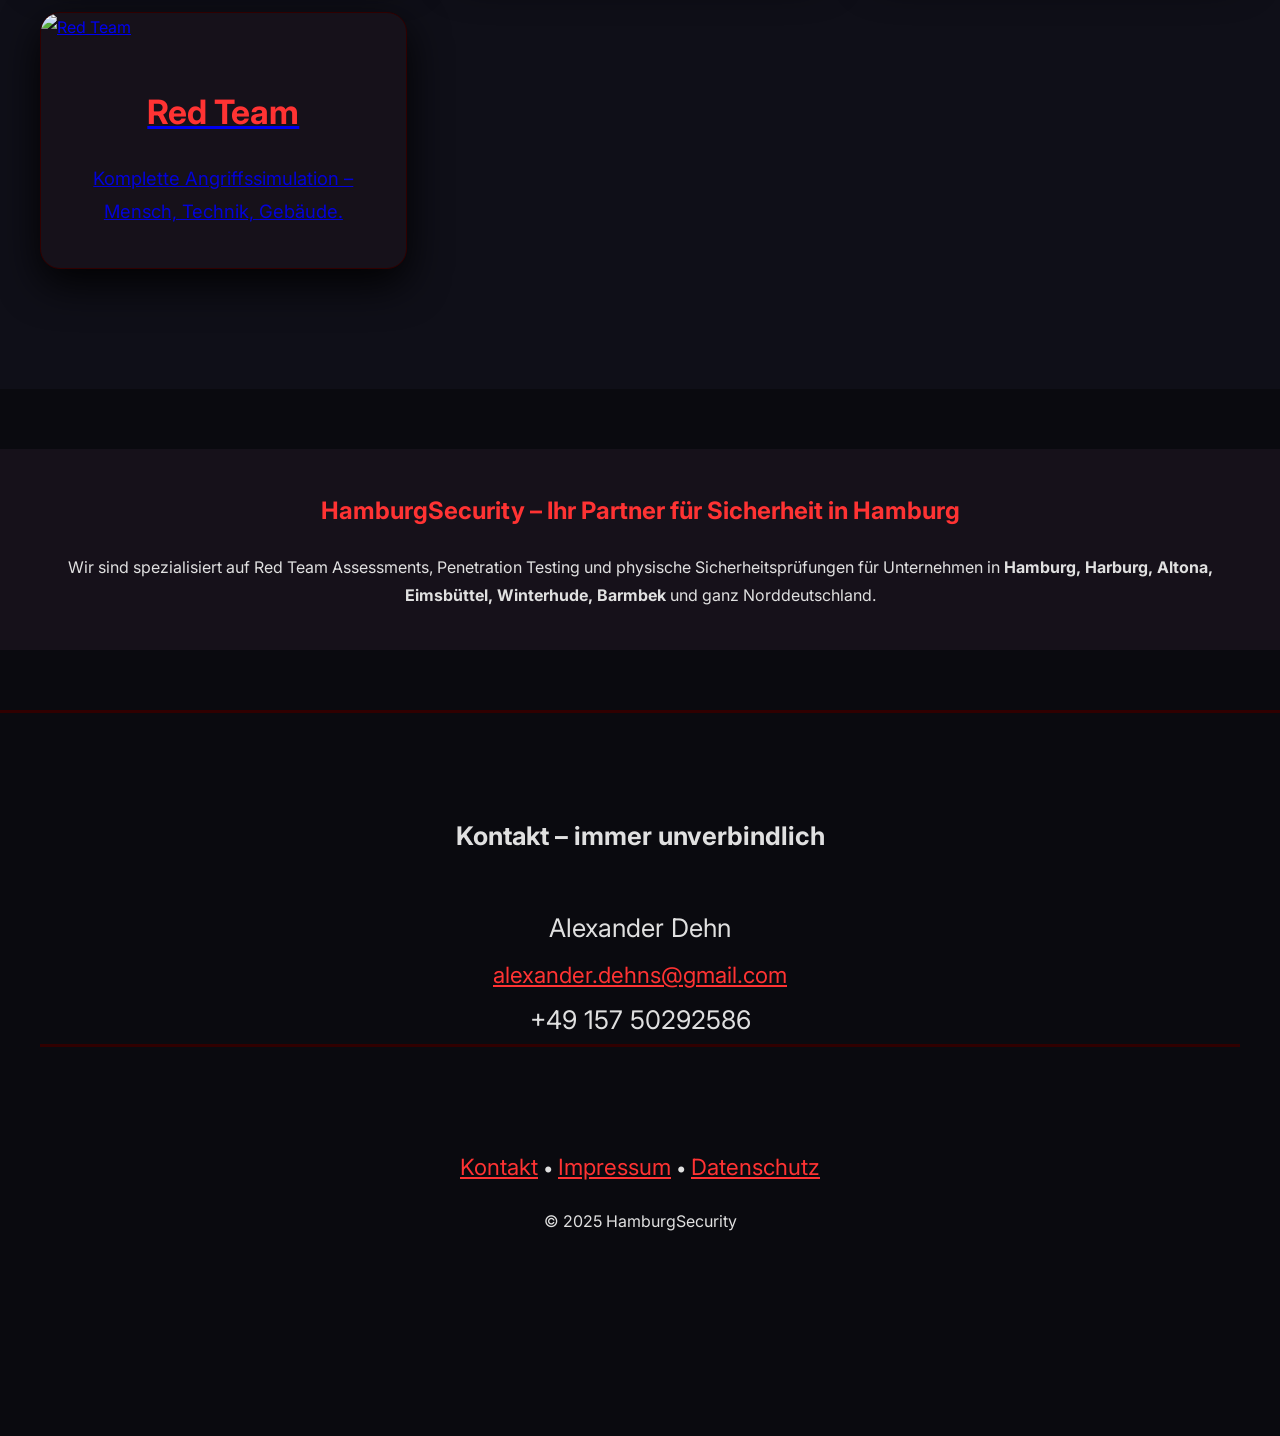
==== commit 70d6f0ac: "Update index.html" ====
--- a/index.html
+++ b/index.html
@@ -68,7 +68,7 @@
 </header>
 
 <section class="hero">
-    <h1>HAMBURGSECURITY</h1>
+    <h1>HAMBURG | SECURITY</h1>
     <p>Wir testen Ihre Sicherheit so realistisch, als wären wir echte Angreifer – physisch, digital und kombiniert.</p>
     <a href="#kontakt" class="btn">Unverbindlich anfragen</a>
 </section>
